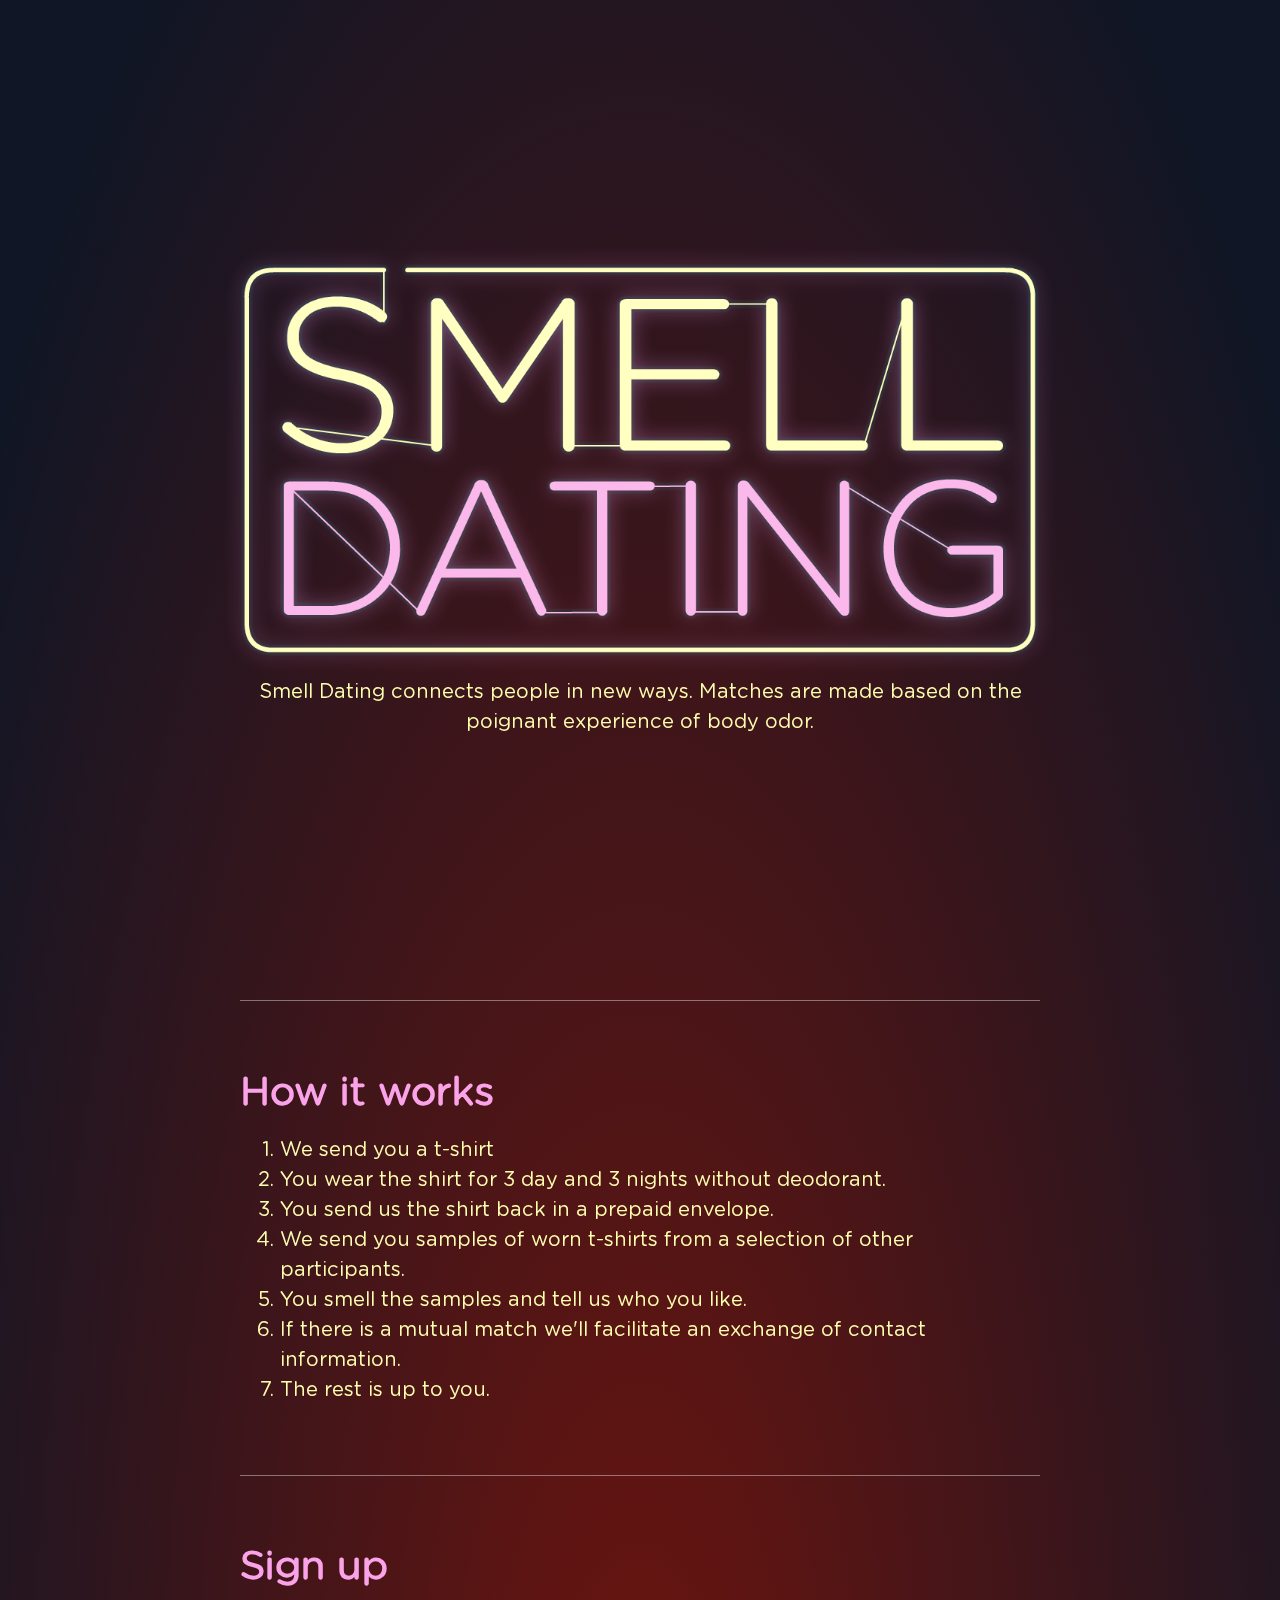
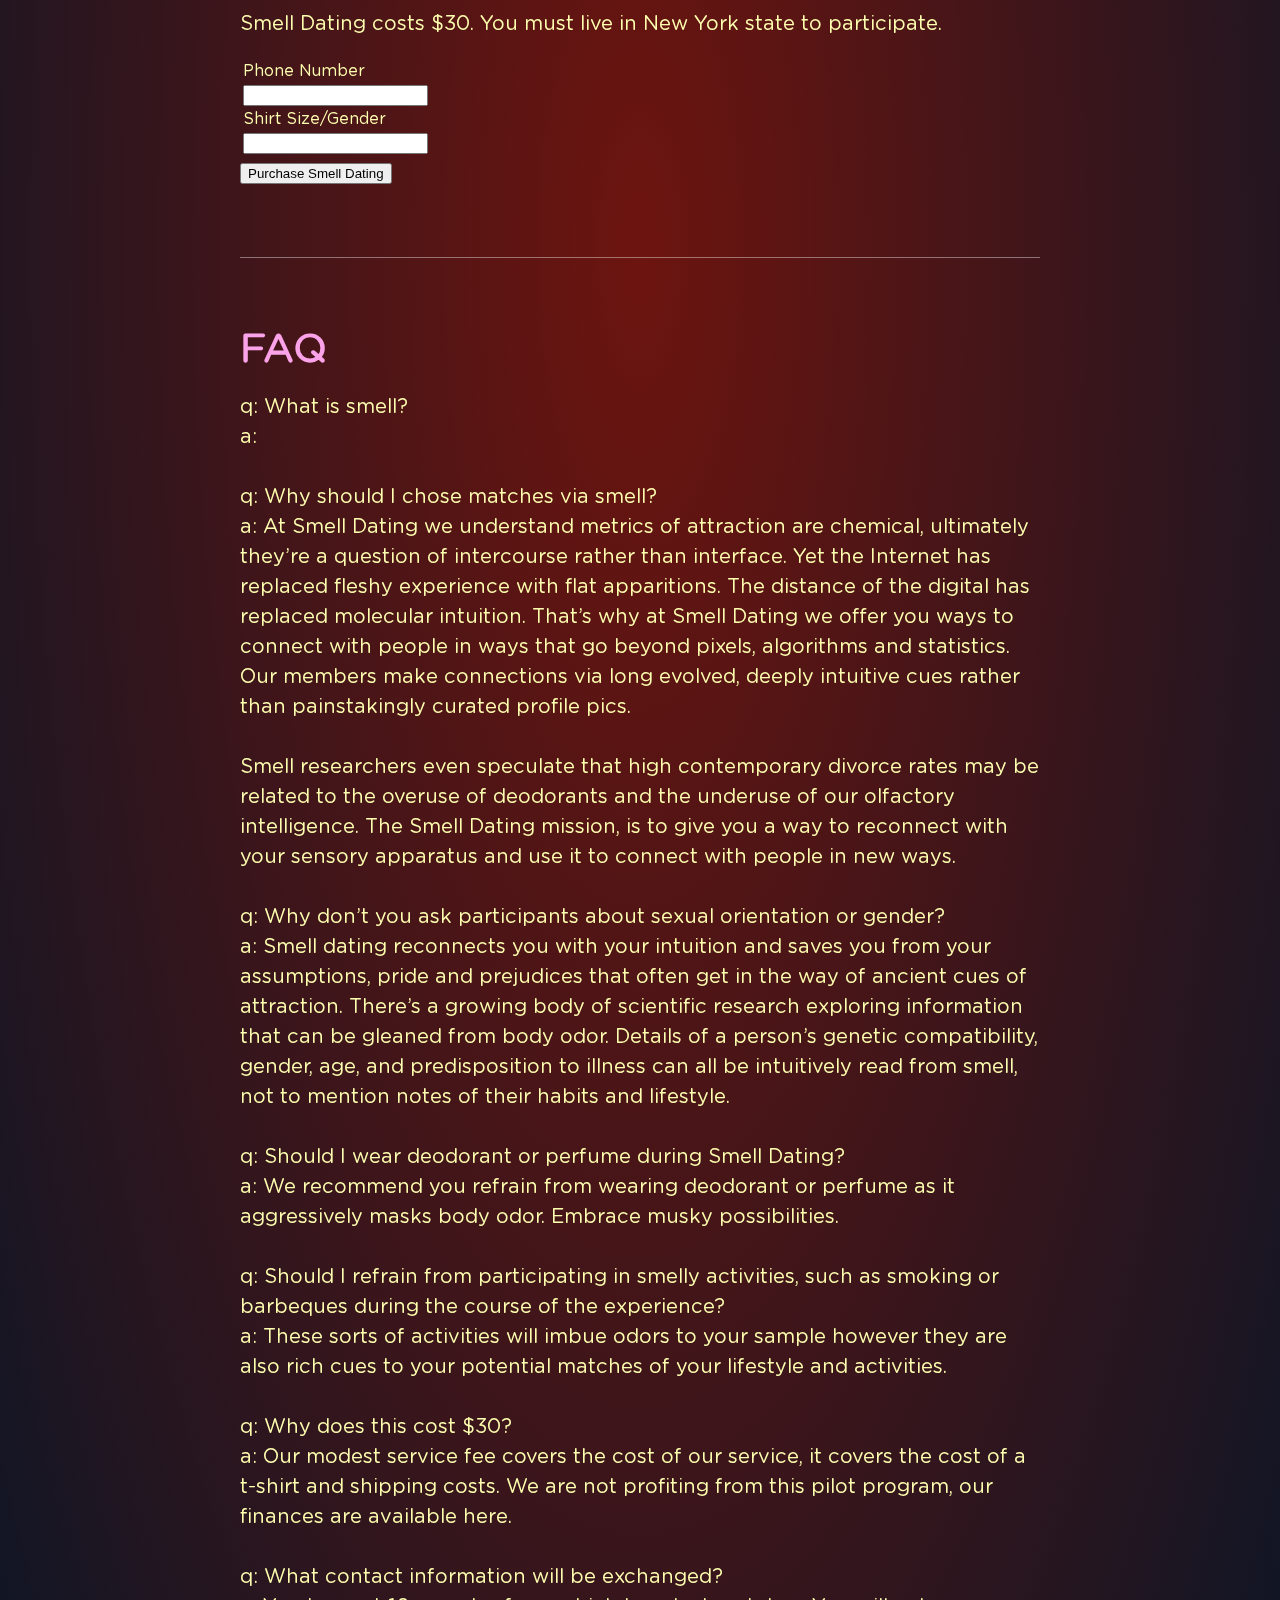
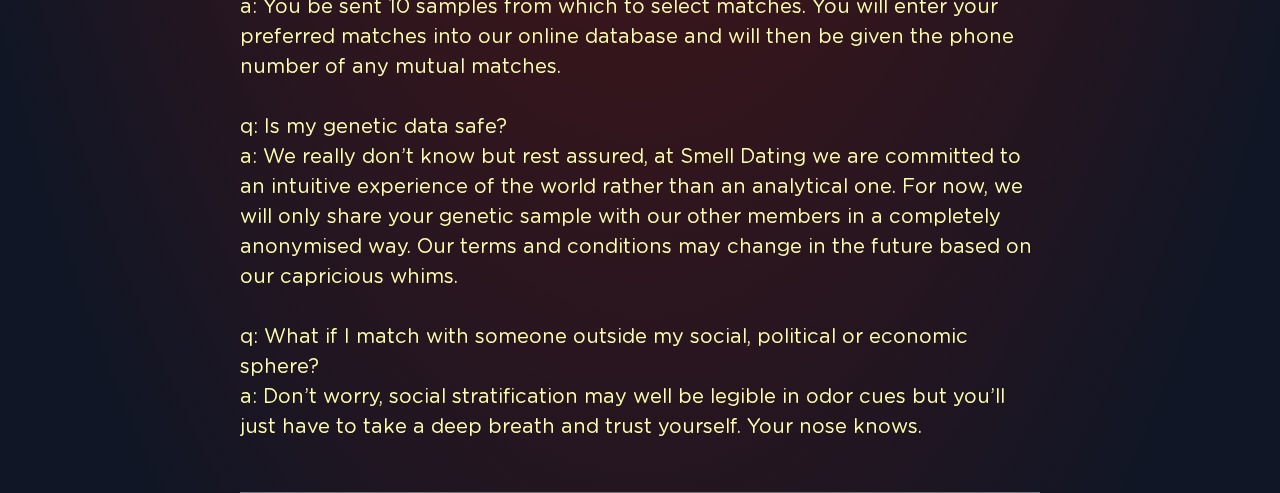
==== index.html @ 80197b48 "initial commit" ====
<html>

<head>
  <title>Smell Dating</title>
  <link rel="stylesheet" type="text/css" href="style.css" />
  <script src="https://code.jquery.com/jquery-2.2.0.min.js"></script>
  <script src="main.js"></script>
</head>

<body>
  <div id="container">
    <video id="header-bg" src="test_nose.mp4" autoplay muted loop></video>
    <div id="main">

      <div id="useless-widget" data-author="Tega Brain" data-href="http://uselesspress.org/things/smell-dating/"></div>
      <script type="text/javascript" src="http://uselesspress.org/widget/widget.js" async></script>

      <section class="page" id="header">
        <div id="inner-header">
          <img id="logo" src="logo1.png" />
          <!-- <nav> -->
          <!--   <a href="#howitworks">How It Works</a> -->
          <!--   <a href="#signup">Sign Up</a> -->
          <!--   <a href="#faq">FAQ</a> -->
          <!-- </nav> -->
          <p style="text-align: center;">Smell Dating connects people in new ways. Matches are made based on the poignant experience of body odor.</p>
        </div>
      </section>

      <section class="page">
        <a name="howitworks"></a>
        <h1>How it works</h1>
        <ol>
          <li>We send you a t-shirt</li>
          <li>You wear the shirt for 3 day and 3 nights without deodorant.</li>
          <li>You send us the shirt back in a prepaid envelope.</li>
          <li>We send you samples of worn t-shirts from a selection of other participants.</li>
          <li>You smell the samples and tell us who you like.</li>
          <li>If there is a mutual match we'll facilitate an exchange of contact information.</li>
          <li>The rest is up to you.</li>
        </ol>


      </section>
      <section id="signup" class="page">
        <a name="signup"></a>
        <h1>Sign up</h1>
        <p>Smell Dating costs $30. You must live in New York state to participate.</p>
        <form action="https://www.paypal.com/cgi-bin/webscr" method="post" target="_top">
          <input type="hidden" name="cmd" value="_s-xclick">
          <input type="hidden" name="hosted_button_id" value="CP5ET7U79LTMQ">
          <table>
            <tr>
              <td>
                <input type="hidden" name="on0" value="Phone Number">Phone Number</td>
            </tr>
            <tr>
              <td>
                <input type="text" name="os0" maxlength="200">
              </td>
            </tr>
            <tr>
              <td>
                <input type="hidden" name="on1" value="Shirt Size/Gender">Shirt Size/Gender</td>
            </tr>
            <tr>
              <td>
                <input type="text" name="os1" maxlength="200">
              </td>
            </tr>
          </table>
          <!-- <input type="image" src="https://www.paypalobjects.com/en_US/i/btn/btn_buynow_LG.gif" border="0" name="submit" alt="PayPal &#45; The safer, easier way to pay online!"> -->
          <input type="submit" name="submit" value="Purchase Smell Dating">
          <img alt="" border="0" src="https://www.paypalobjects.com/en_US/i/scr/pixel.gif" width="1" height="1">
        </form>
      </section>

      <section class="page">
        <a name="faq"></a>
        <h1>FAQ</h1>
        q: What is smell?
        <br>a:
        <br>
        <br>q: Why should I chose matches via smell?
        <br>a: At Smell Dating we understand metrics of attraction are chemical, ultimately they’re a question of intercourse rather than interface. Yet the Internet has replaced fleshy experience with flat apparitions. The distance of the digital has replaced
        molecular intuition. That’s why at Smell Dating we offer you ways to connect with people in ways that go beyond pixels, algorithms and statistics. Our members make connections via long evolved, deeply intuitive cues rather than painstakingly curated
        profile pics.
        <br>
        <br>Smell researchers even speculate that high contemporary divorce rates may be related to the overuse of deodorants and the underuse of our olfactory intelligence. The Smell Dating mission, is to give you a way to reconnect with your sensory apparatus
        and use it to connect with people in new ways.
        <br>
        <br>q: Why don’t you ask participants about sexual orientation or gender?
        <br>a: Smell dating reconnects you with your intuition and saves you from your assumptions, pride and prejudices that often get in the way of ancient cues of attraction. There’s a growing body of scientific research exploring information that can
        be gleaned from body odor. Details of a person’s genetic compatibility, gender, age, and predisposition to illness can all be intuitively read from smell, not to mention notes of their habits and lifestyle.
        <br>
        <br>q: Should I wear deodorant or perfume during Smell Dating?
        <br>a: We recommend you refrain from wearing deodorant or perfume as it aggressively masks body odor. Embrace musky possibilities.
        <br>
        <br>q: Should I refrain from participating in smelly activities, such as smoking or barbeques during the course of the experience?
        <br>a: These sorts of activities will imbue odors to your sample however they are also rich cues to your potential matches of your lifestyle and activities.
        <br>
        <br>q: Why does this cost $30?
        <br>a: Our modest service fee covers the cost of our service, it covers the cost of a t-shirt and shipping costs. We are not profiting from this pilot program, our finances are available here.
        <br>
        <br>q: What contact information will be exchanged?
        <br>a: You be sent 10 samples from which to select matches. You will enter your preferred matches into our online database and will then be given the phone number of any mutual matches.
        <br>
        <br>q: Is my genetic data safe?
        <br>a: We really don’t know but rest assured, at Smell Dating we are committed to an intuitive experience of the world rather than an analytical one. For now, we will only share your genetic sample with our other members in a completely anonymised
        way. Our terms and conditions may change in the future based on our capricious whims.
        <br>
        <br>q: What if I match with someone outside my social, political or economic sphere?
        <br>a: Don’t worry, social stratification may well be legible in odor cues but you’ll just have to take a deep breath and trust yourself. Your nose knows.
        <br>

      </section>

    </div>
  </div>
</body>

</html>
---- style.css ----
@font-face {
  font-family: 'Gotham Rounded Book';
  src: url('fonts/GothamRounded-Book.eot');
  src: url('fonts/GothamRounded-Book.eot?#iefix') format('embedded-opentype'), url('fonts/GothamRounded-Book.woff') format('woff'), url('fonts/GothamRounded-Book.ttf') format('truetype');
  font-weight: normal;
  font-style: normal;
}

@font-face {
  font-family: 'Gotham Rounded Medium';
  src: url('fonts/GothamRounded-Medium.eot');
  src: url('fonts/GothamRounded-Medium.eot?#iefix') format('embedded-opentype'), url('fonts/GothamRounded-Medium.woff') format('woff'), url('fonts/GothamRounded-Medium.ttf') format('truetype');
  font-weight: 500;
  font-style: normal;
}

body {
  margin: 0;
  padding: 0;
  background: #000;
  font: 20px 'Gotham Rounded Book', sans-serif;
  color: #FFFFB0;
  line-height: 150%;
}

nav {
  display: flex;
}

nav a {
  flex: 1;
  text-align: center;
}


a {
  text-decoration: none;
  color: #fff;
}

a:hover {
  text-shadow: 0px 0px 5px lightblue;
}

h1, h2, h3, h4 {
  color: #FAA3E9;
}

video#header-bg {
  position: fixed;
  top: 50%;
  left: 50%;
  min-width: 100%;
  min-height: 100%;
  width: auto;
  height: auto;
  z-index: -100;
  -ms-transform: translateX(-50%) translateY(-50%);
  -moz-transform: translateX(-50%) translateY(-50%);
  -webkit-transform: translateX(-50%) translateY(-50%);
  transform: translateX(-50%) translateY(-50%);
  background: url(polina.jpg) no-repeat;
  background-size: cover;
}

#logo {
  display: block;
  margin: auto;
  width: 100%;

  /* -webkit-filter: drop-shadow(0px 0px 10px rgba(0,200,219,.9)); */
  -webkit-filter: drop-shadow(0px 0px 10px rgba(255,172,255,.4));
}

.page {
  max-width: 800px;
  margin: auto;
  padding-bottom: 50px;
  padding-top: 50px;
  border-bottom: 1px solid rgba(255,255,255,.4);
}

#header {
  height: 100%;
  display: flex;
  flex-direction: column;
  align-items: center;
  justify-content: center;
}

#inner-header p {
  padding-bottom: 0;
  margin-bottom: 0px;
}

#main {
  /* background: linear-gradient(135deg, rgba(155, 29, 21, .6) 0%, rgba(22, 31, 53, .6) 50%); */
  background: radial-gradient(ellipse at center, rgba(155,29,21,.7) 0%,rgba(22,31,53,.7) 90%);
  padding: 0px 30px;
}

#useless-content {
  color: #000;
}
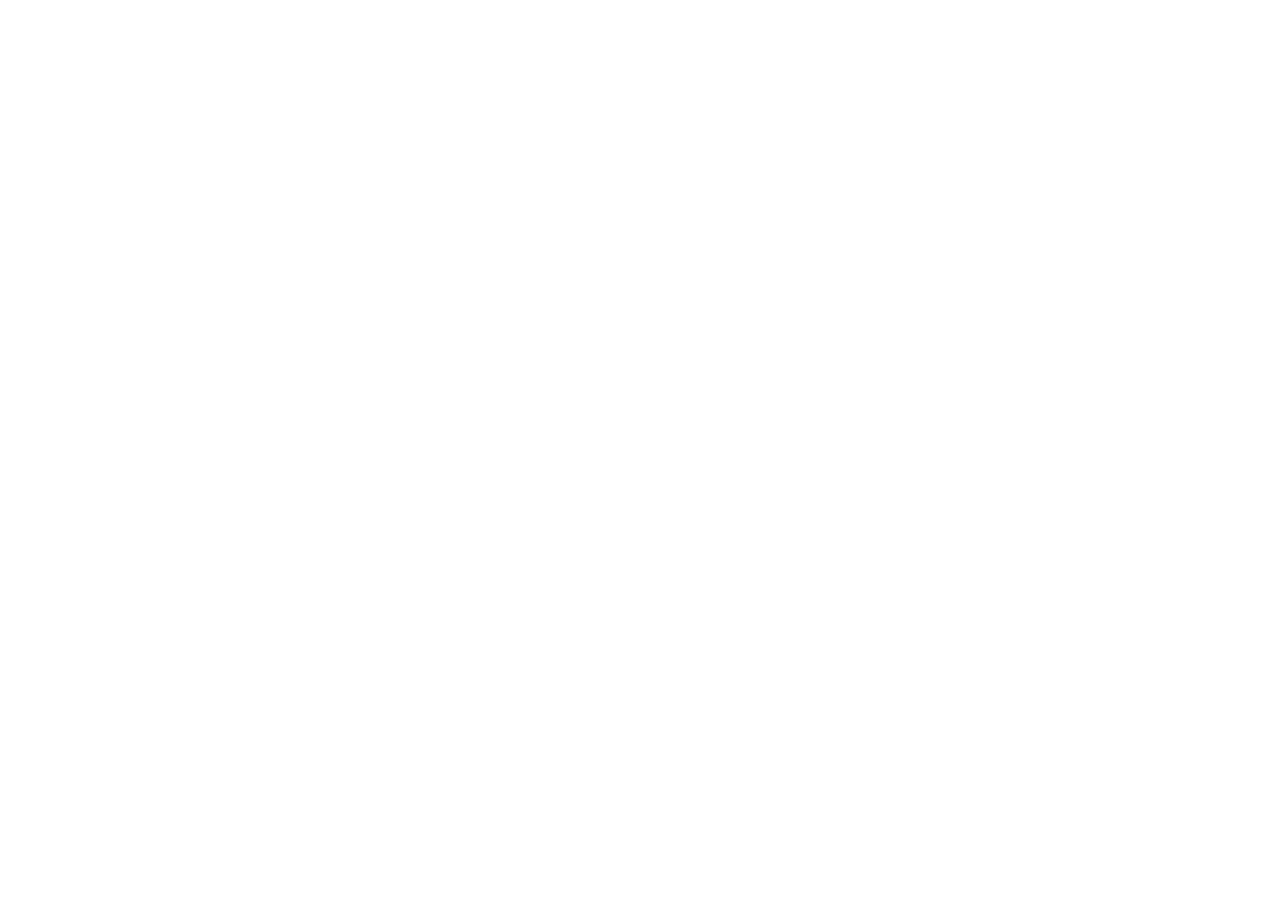
==== commit 0ec9bbaa: "many updates" ====
--- a/index.html
+++ b/index.html
@@ -1,6 +1,11 @@
 <html>
 
 <head>
+  <meta name="viewport" content="width=device-width, initial-scale=1">
+  <meta property="og:url" content="https://smell.dating" />
+  <meta property="og:title" content="Smell Dating" />
+  <meta property="og:description" content="Mail Odor Dating" />
+  <meta property="og:image" content="https://smell.dating/share.jpg" />
   <title>Smell Dating</title>
   <link rel="stylesheet" type="text/css" href="style.css" />
   <script src="https://code.jquery.com/jquery-2.2.0.min.js"></script>
@@ -9,11 +14,11 @@
 
 <body>
   <div id="container">
-    <video id="header-bg" src="test_nose.mp4" autoplay muted loop></video>
+    <video id="header-bg" src="https://saaaam.s3.amazonaws.com/smell/test_nose.mp4" autoplay muted loop></video>
     <div id="main">
 
-      <div id="useless-widget" data-author="Tega Brain" data-href="http://uselesspress.org/things/smell-dating/"></div>
-      <script type="text/javascript" src="http://uselesspress.org/widget/widget.js" async></script>
+      <div id="useless-widget" data-author="Tega Brain, Sam Lavigne" data-href="http://uselesspress.org/things/smell-dating/"></div>
+      <script type="text/javascript" src="widget.js" async></script>
 
       <section class="page" id="header">
         <div id="inner-header">
@@ -23,7 +28,9 @@
           <!--   <a href="#signup">Sign Up</a> -->
           <!--   <a href="#faq">FAQ</a> -->
           <!-- </nav> -->
-          <p style="text-align: center;">Smell Dating connects people in new ways. Matches are made based on the poignant experience of body odor.</p>
+          <p style="text-align: center;">
+            The first mail odor dating service.
+          </p>
         </div>
       </section>
 
@@ -32,91 +39,163 @@
         <h1>How it works</h1>
         <ol>
           <li>We send you a t-shirt</li>
-          <li>You wear the shirt for 3 day and 3 nights without deodorant.</li>
-          <li>You send us the shirt back in a prepaid envelope.</li>
-          <li>We send you samples of worn t-shirts from a selection of other participants.</li>
+          <li>You wear the shirt for three days and three nights without deodorant.</li>
+          <li>You return the shirt to us in a prepaid envelope.</li>
+          <li>We send you swatches of t-shirts worn by a selection of other individuals.</li>
           <li>You smell the samples and tell us who you like.</li>
-          <li>If there is a mutual match we'll facilitate an exchange of contact information.</li>
+          <li>If someone whose smell you like likes the smell of you too, we'll facilitate an exchange of contact information.</li>
           <li>The rest is up to you.</li>
         </ol>
 
 
       </section>
+
+
+      <section class="page">
+        <style>.embed-container { position: relative; padding-bottom: 56.25%; height: 0; overflow: hidden; max-width: 100%; } .embed-container iframe, .embed-container object, .embed-container embed { position: absolute; top: 0; left: 0; width: 100%; height: 100%; }</style><div class='embed-container'><iframe src='https://player.vimeo.com/video/155320646?title=0&byline=0&portrait=0' frameborder='0' webkitAllowFullScreen mozallowfullscreen allowFullScreen></iframe></div>
+      </section>
+
       <section id="signup" class="page">
         <a name="signup"></a>
         <h1>Sign up</h1>
-        <p>Smell Dating costs $30. You must live in New York state to participate.</p>
+        <p>Smell Dating costs $25 and is limited to 100 participants. You must live in New York City.</p>
+
         <form action="https://www.paypal.com/cgi-bin/webscr" method="post" target="_top">
           <input type="hidden" name="cmd" value="_s-xclick">
-          <input type="hidden" name="hosted_button_id" value="CP5ET7U79LTMQ">
-          <table>
-            <tr>
-              <td>
-                <input type="hidden" name="on0" value="Phone Number">Phone Number</td>
-            </tr>
-            <tr>
-              <td>
-                <input type="text" name="os0" maxlength="200">
-              </td>
-            </tr>
-            <tr>
-              <td>
-                <input type="hidden" name="on1" value="Shirt Size/Gender">Shirt Size/Gender</td>
-            </tr>
-            <tr>
-              <td>
-                <input type="text" name="os1" maxlength="200">
-              </td>
-            </tr>
-          </table>
-          <!-- <input type="image" src="https://www.paypalobjects.com/en_US/i/btn/btn_buynow_LG.gif" border="0" name="submit" alt="PayPal &#45; The safer, easier way to pay online!"> -->
-          <input type="submit" name="submit" value="Purchase Smell Dating">
+          <input type="hidden" name="hosted_button_id" value="H9UQQK8TU36Q2">
+          <input type="hidden" name="on0" value="Phone Number">
+
+          <div class="field">
+            <label for="phone-number">Phone Number</label>
+            <input type="tel" name="os0" maxlength="200" id="phone-number">
+          </div>
+
+          <input type="hidden" name="on1" value="Shirt Size">
+
+          <div class="field">
+            <label for="shirt-size">Shirt Size</label>
+            <select name="os1" id="shirt-size">
+              <option value="xs">Extra-Small</option>
+              <option value="s">Small</option>
+              <option value="m">Medium</option>
+              <option value="l">Large</option>
+              <option value="xl">Extra-Large</option>
+            </select>
+          </div>
+
+          <input type="submit" name="submit" id="submit" value="Purchase Smell Dating">
           <img alt="" border="0" src="https://www.paypalobjects.com/en_US/i/scr/pixel.gif" width="1" height="1">
         </form>
+
+
       </section>
 
       <section class="page">
         <a name="faq"></a>
         <h1>FAQ</h1>
-        q: What is smell?
-        <br>a:
-        <br>
-        <br>q: Why should I chose matches via smell?
-        <br>a: At Smell Dating we understand metrics of attraction are chemical, ultimately they’re a question of intercourse rather than interface. Yet the Internet has replaced fleshy experience with flat apparitions. The distance of the digital has replaced
-        molecular intuition. That’s why at Smell Dating we offer you ways to connect with people in ways that go beyond pixels, algorithms and statistics. Our members make connections via long evolved, deeply intuitive cues rather than painstakingly curated
-        profile pics.
-        <br>
-        <br>Smell researchers even speculate that high contemporary divorce rates may be related to the overuse of deodorants and the underuse of our olfactory intelligence. The Smell Dating mission, is to give you a way to reconnect with your sensory apparatus
-        and use it to connect with people in new ways.
-        <br>
-        <br>q: Why don’t you ask participants about sexual orientation or gender?
-        <br>a: Smell dating reconnects you with your intuition and saves you from your assumptions, pride and prejudices that often get in the way of ancient cues of attraction. There’s a growing body of scientific research exploring information that can
-        be gleaned from body odor. Details of a person’s genetic compatibility, gender, age, and predisposition to illness can all be intuitively read from smell, not to mention notes of their habits and lifestyle.
-        <br>
-        <br>q: Should I wear deodorant or perfume during Smell Dating?
-        <br>a: We recommend you refrain from wearing deodorant or perfume as it aggressively masks body odor. Embrace musky possibilities.
-        <br>
-        <br>q: Should I refrain from participating in smelly activities, such as smoking or barbeques during the course of the experience?
-        <br>a: These sorts of activities will imbue odors to your sample however they are also rich cues to your potential matches of your lifestyle and activities.
-        <br>
-        <br>q: Why does this cost $30?
-        <br>a: Our modest service fee covers the cost of our service, it covers the cost of a t-shirt and shipping costs. We are not profiting from this pilot program, our finances are available here.
-        <br>
-        <br>q: What contact information will be exchanged?
-        <br>a: You be sent 10 samples from which to select matches. You will enter your preferred matches into our online database and will then be given the phone number of any mutual matches.
-        <br>
-        <br>q: Is my genetic data safe?
-        <br>a: We really don’t know but rest assured, at Smell Dating we are committed to an intuitive experience of the world rather than an analytical one. For now, we will only share your genetic sample with our other members in a completely anonymised
-        way. Our terms and conditions may change in the future based on our capricious whims.
-        <br>
-        <br>q: What if I match with someone outside my social, political or economic sphere?
-        <br>a: Don’t worry, social stratification may well be legible in odor cues but you’ll just have to take a deep breath and trust yourself. Your nose knows.
-        <br>
-
+
+        <h3 class="question">Q: What is smell?</h3>
+        <p class="answer">A: Smell is one of the most poignant and evocative experiences afforded by the human sensory apparatus. Also known as olfaction, it is our physical capacity for detecting and perceiving the molecules around us. It is mediated by specialized sensory
+          cells of the nasal cavity, which can be considered analogous to sensory cells of the antennae of invertebrates. In humans, olfaction occurs when odorant molecules bind to specific sites in the olfactory receptors inside the nose. These come
+          together at the glomerulus, a structure which transmits signals to the olfactory bulb, a part of the brain directly above the nasal cavity and below the frontal lobe. From here, the signals are fed into the limbic system, where emotion and memory
+          are processed, before finally passing into the language-processing frontal cortex. This particular neural pathway means that, unlike sight and sound, smell is interpreted first in terms of memory and emotion before being mapped to language.
+          Although much remains unknown about smell perception, this cognitive process may be the reason that smell is so hard to describe in words, and often thought to be subjective. As researchers Nadia Wagner and Adam Jasper observe, the difficulty
+          with communicating smell is not due to the subjectivity of perception but in describing it in language. This is evident in the English language, which has no specific vocabulary to describe smell and approximates olfactory experience using adjectives
+          borrowed from the other senses.
+
+        </p>
+
+        <h3 class="question">
+            Q: Why should I chose matches via smell?
+          </h3>
+        <p class="answer">A: At Smell Dating we understand the metrics of compatibility are chemical; connection is a matter of intercourse not interface. The Internet has replaced fleshy experience with flat apparitions, avatars and painstakingly curated profile pics.
+          Smell Dating closes digital distance by restoring your molecular intuition. Our members make connections via deeply intuitive cues, perfected in the ancient laboratory of human evolution. Surrender yourself to a poignant experience of body odor.</p>
+
+        <h3 class="question">Q: I'm looking for a serious relationship, is this service for me?</h3>
+
+        <p class="answer">A: The olfactory apparatus is a nontrivial source of information and the extent of its impact on our social lives is currently unknown. However when it comes to long-term romantic partnership it may actually be riskier to ignore the powerful signal
+          of scent than to rely on it. Smell researchers even speculate that high contemporary divorce rates may be related to the overuse of deodorants and the underuse of our natural olfactory intelligence.</p>
+
+        <h3 class="question">Q: Why don't you ask participants about sexual orientation or gender?</h3>
+
+        <p class="answer">A: Smell dating delivers you from prejudicial cultural images that interfere with the ancient cues of attraction. At the same time, a growing body of research suggests that a person's genetic compatibility, gender, age, and predisposition to illness
+          are reflected in their "smell signature." Even in blinded experiments, subjects' smell preferences align broadly with their sexual desires.</p>
+
+        <h3 class="question">Q: Should I wear deodorant or perfume during Smell Dating?</h3>
+
+        <p class="answer">A: We recommend you refrain from wearing deodorant or perfume as it aggressively masks body odor. Embrace the musky possibilities.</p>
+
+        <h3 class="question">Q: Should I refrain from participating in smelly activities, such as smoking or barbeques during the course of the experience?</h3>
+
+        <p class="answer">A: These sorts of activities will imbue odors to your sample. However notes of your habits and lifestyle also provide rich cues to your potential matches.</p>
+
+        <h3 class="question">Q: Why does this cost $25?</h3>
+
+        <p class="answer">A: Our fee covers the cost of our service, including t-shirt and shipping costs. The Smell Dating pilot program is not-for-profit. Our finances are available upon request.</p>
+
+        <h3 class="question">Q: What will happen after I return my sample?</h3>
+
+        <p class="answer">A: You will be sent 10 samples from which to select matches. After smelling them carefully, you'll be asked to enter your preferred matches into our database. Mutual matches will receive one another's phone numbers.</p>
+
+        <h3 class="question">Q: Is my genetic data safe?</h3>
+
+        <p class="answer">A: We really don't know. Rest assured we are committed to an intuitive experience of the world rather than an analytical one. For now, we will only share
+          your anonymized genetic sample with our members. Our terms and conditions may change in the future based on our capricious whims.</p>
+
+        <h3 class="question">Q: What if I match with someone who's not "my type"?</h3>
+
+        <p class="answer">A: Don't worry, social stratification may well be legible in odor cues. Trust yourself, your nose knows.</p>
+      </section>
+
+      <section class="page" id="reading-list">
+        <h1>Reading List</h1>
+
+        <p>Buck, Linda B. <a href="http://psammophis.nl/bronnen/originals/Buck%202005%20-%20Unraveling%20the%20Sense%20of%20Smell.pdf">"Unraveling the sense of smell (Nobel lecture)."</a> Angewandte Chemie International Edition 44, no. 38 (2005): 6128-6140.</p>
+
+        <p>Dani, Sergio Ulhoa, Winfried Marz, Paulo Mauricio Serrano Neves, and Gerhard Franz Walter. <a href="readings/pairomic_mate_choice.pdf">"Pairomics, the omics way to mate choice."</a> Journal of human genetics 58, no. 10 (2013): 643-656.</p>
+
+        <p>Immanuel Kant.<a href="https://books.google.com/books?id=r5-JMQAACAAJ&dq=%22Reflexionen+zur+Anthropologie%22&hl=en&sa=X&ved=0ahUKEwiClIaAlvjKAhWCJz4KHYPOCE4Q6AEILjAB"> Reflexionen zur Anthropologie</a> (Rice land,1882).</p>
+
+        <p>Jasper, Adam, and Nadia Wagner. <a href="http://cabinetmagazine.org/issues/32/jasper_wagner.php">"Notes on Scent."</a>(2008).</p>
+
+        <p>Roberts, Thomas, and Jonathan P. Roiser. <a href="readings/review_immune_vs_hormone.pdf">"In the nose of the beholder: are olfactory influences on human mate choice driven by variation in immune system genes or sex hormone levels?."</a> Experimental
+          Biology and Medicine 235, no. 11 (2010): 1277-1281.</p>
+
+        <p>Sibley, Frank. "Tastes, smells, and aesthetics." <a href="https://books.google.com/books?hl=en&lr=&id=7XqMlgoBFV0C&oi=fnd&pg=PR9&dq=%22Tastes,+smells,+and+aesthetics.%22+Approach+to+Aesthetics:+Collected+Papers+on+Philosophical+Aesthetics&ots=UPCgAv5--I&sig=5ARtzNue3kna19h3ovT0zEuvuhQ#v=onepage&q=%22Tastes%2C%20smells%2C%20and%20aesthetics.%22%20Approach%20to%20Aesthetics%3A%20Collected%20Papers%20on%20Philosophical%20Aesthetics&f=false">Approach to Aesthetics: Collected Papers on Philosophical Aesthetics</a> (2001):
+          207-55.
+        </p>
+
+        <p>Wedekind, Claus, Thomas Seebeck, Florence Bettens, and Alexander J. Paepke. <a href="readings/wedekind_et_al.pdf">"MHC-dependent mate preferences in humans."</a> Proceedings of the Royal Society of London B: Biological Sciences 260, no. 1359 (1995):
+          245-249.
+        </p>
+
+      </section>
+
+      <section class="page">
+        <h1>About</h1>
+        Project by <a href="http://tegabrain.com/">Tega Brain</a> and <a href="http://lav.io">Sam Lavigne</a>, in collaboration with <a href="http://uselesspress.org">Useless Press</a>. Website by Sam Lavigne. Initial concept by Tega Brain & <a href="http://brianhouse.net/">Brian House</a>.
+        Graphic design by <a href="http://impkerr.com/">Imp Kerr</a>. Smell advice by <a href="http://www.monell.org/faculty/people/bruce_kimball">Dr. Bruce Kimball</a>. Video by Tega Brain. Noses owned by the wonderful students of ITP, NYU.
       </section>
 
     </div>
   </div>
+
+  <script>
+    (function(i, s, o, g, r, a, m) {
+      i['GoogleAnalyticsObject'] = r;
+      i[r] = i[r] || function() {
+        (i[r].q = i[r].q || []).push(arguments)
+      }, i[r].l = 1 * new Date();
+      a = s.createElement(o),
+        m = s.getElementsByTagName(o)[0];
+      a.async = 1;
+      a.src = g;
+      m.parentNode.insertBefore(a, m)
+    })(window, document, 'script', '//www.google-analytics.com/analytics.js', 'ga');
+
+    ga('create', 'UA-65359720-6', 'auto');
+    ga('send', 'pageview');
+  </script>
 </body>
 
 </html>
--- a/style.css
+++ b/style.css
@@ -18,7 +18,7 @@
   margin: 0;
   padding: 0;
   background: #000;
-  font: 20px 'Gotham Rounded Book', sans-serif;
+  font: 18px 'Gotham Rounded Book', sans-serif;
   color: #FFFFB0;
   line-height: 150%;
 }
@@ -32,7 +32,6 @@
   text-align: center;
 }
 
-
 a {
   text-decoration: none;
   color: #fff;
@@ -44,6 +43,10 @@
 
 h1, h2, h3, h4 {
   color: #FAA3E9;
+}
+
+li {
+  margin: 15px 0;
 }
 
 video#header-bg {
@@ -59,7 +62,6 @@
   -moz-transform: translateX(-50%) translateY(-50%);
   -webkit-transform: translateX(-50%) translateY(-50%);
   transform: translateX(-50%) translateY(-50%);
-  background: url(polina.jpg) no-repeat;
   background-size: cover;
 }
 
@@ -67,9 +69,8 @@
   display: block;
   margin: auto;
   width: 100%;
-
   /* -webkit-filter: drop-shadow(0px 0px 10px rgba(0,200,219,.9)); */
-  -webkit-filter: drop-shadow(0px 0px 10px rgba(255,172,255,.4));
+  -webkit-filter: drop-shadow(0px 0px 10px rgba(255, 172, 255, .4));
 }
 
 .page {
@@ -77,7 +78,7 @@
   margin: auto;
   padding-bottom: 50px;
   padding-top: 50px;
-  border-bottom: 1px solid rgba(255,255,255,.4);
+  border-bottom: 1px solid rgba(255, 255, 255, .4);
 }
 
 #header {
@@ -95,10 +96,65 @@
 
 #main {
   /* background: linear-gradient(135deg, rgba(155, 29, 21, .6) 0%, rgba(22, 31, 53, .6) 50%); */
-  background: radial-gradient(ellipse at center, rgba(155,29,21,.7) 0%,rgba(22,31,53,.7) 90%);
+  background: radial-gradient(ellipse at center, rgba(155, 29, 21, .7) 0%, rgba(22, 31, 53, .7) 90%);
   padding: 0px 30px;
 }
 
 #useless-content {
   color: #000;
 }
+
+#reading-list p {
+  font-size: 15px;
+  line-height: 120%;
+}
+
+form {
+  /* background-color: rgba(0, 0, 0, .6); */
+  padding: 20px;
+  max-width: 500px;
+  margin: auto;
+}
+
+.field {
+  margin: 10px 0;
+}
+
+.field label {
+  width: 200px;
+  text-align: right;
+  padding-right: 10px;
+  display: inline-block;
+}
+
+input, select {
+  display: inline-block;
+  border: 2px solid pink;
+  background-color: 3F1416;
+  color: #fff;
+  padding: 5px;
+  width: 200px;
+  /* width: 200px; */
+  font-size: 16px;
+}
+
+#submit {
+  width: 100%;
+  margin-top: 20px;
+}
+
+@media only screen and (max-device-width: 800px) {
+  video {
+    display: none;
+  }
+
+  .field label {
+    text-align: left;
+  }
+
+  .field input {
+    width: 100%;
+  }
+}
+
+
